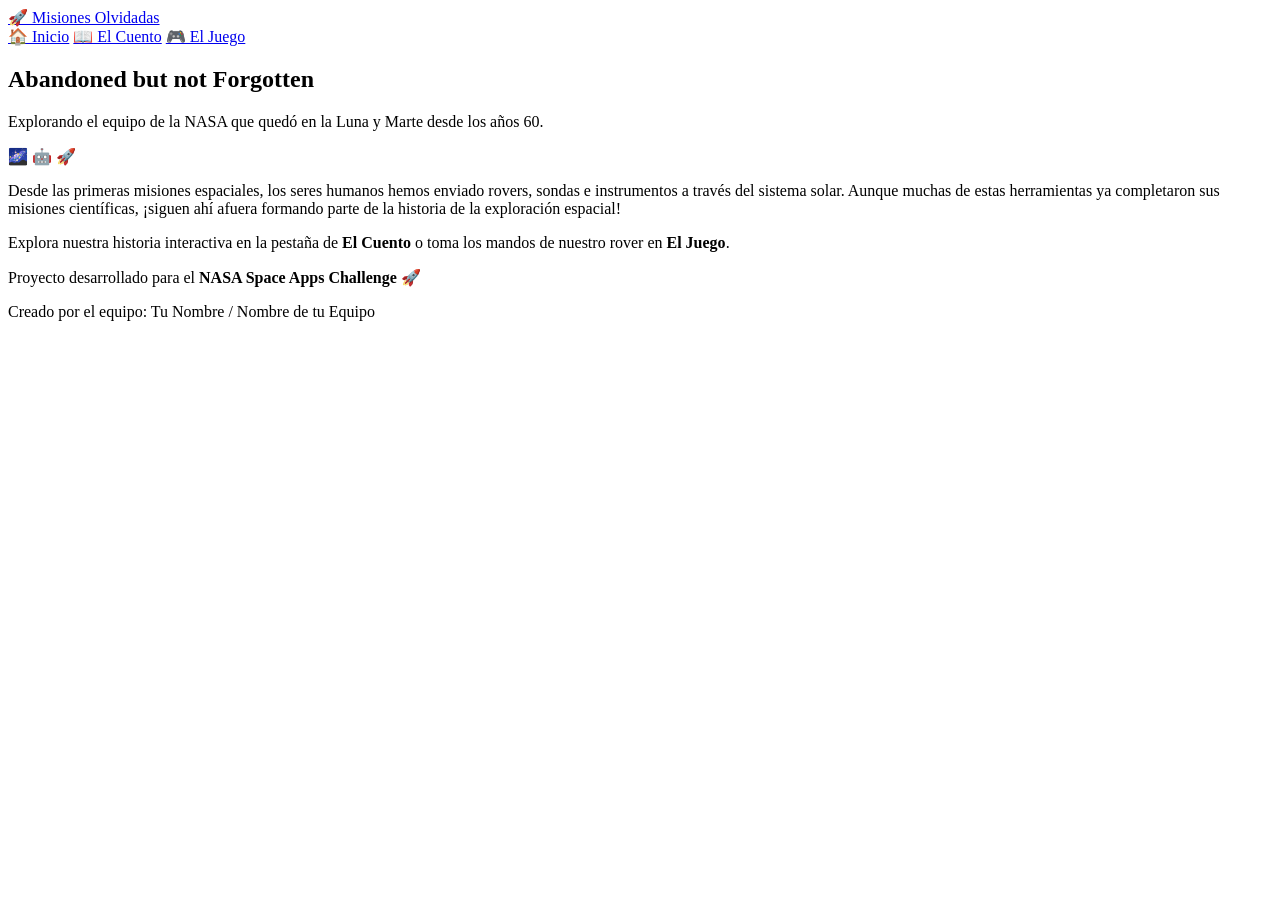
==== index.html @ 7dba737a "Add initial HTML structure for the project" ====
<!DOCTYPE html>
<html lang="es">
<head>
  <meta charset="UTF-8">
  <meta name="viewport" content="width=device-width, initial-scale=1.0">
  <title>Inicio - Misiones Olvidadas</title>
  <link rel="stylesheet" href="styles.css">
</head>
<body>

  <header class="main-header">
    <div class="header-container">
      <a href="index.html" class="logo">🚀 Misiones Olvidadas</a>
      <nav class="nav-menu">
        <a href="index.html" class="nav-btn active">🏠 Inicio</a>
        <a href="cuento.html" class="nav-btn">📖 El Cuento</a>
        <a href="juego.html" class="nav-btn">🎮 El Juego</a>
      </nav>
    </div>
  </header>

  <main class="content-container">
    <div class="card">
      <h2>Abandoned but not Forgotten</h2>
      <p class="subtitle">Explorando el equipo de la NASA que quedó en la Luna y Marte desde los años 60.</p>
      <div class="hero-image-placeholder">
        <span>🌌 🤖 🚀</span>
      </div>
      <p>
        Desde las primeras misiones espaciales, los seres humanos hemos enviado rovers, sondas e instrumentos
        a través del sistema solar. Aunque muchas de estas herramientas ya completaron sus misiones científicas,
        ¡siguen ahí afuera formando parte de la historia de la exploración espacial!
      </p>
      <p>
        Explora nuestra historia interactiva en la pestaña de <strong>El Cuento</strong> o toma los mandos
        de nuestro rover en <strong>El Juego</strong>.
      </p>
    </div>
  </main>

  <footer class="main-footer">
    <p>Proyecto desarrollado para el <strong>NASA Space Apps Challenge</strong> 🚀</p>
    <p>Creado por el equipo: <span>Tu Nombre / Nombre de tu Equipo</span></p>
  </footer>

</body>
</html>
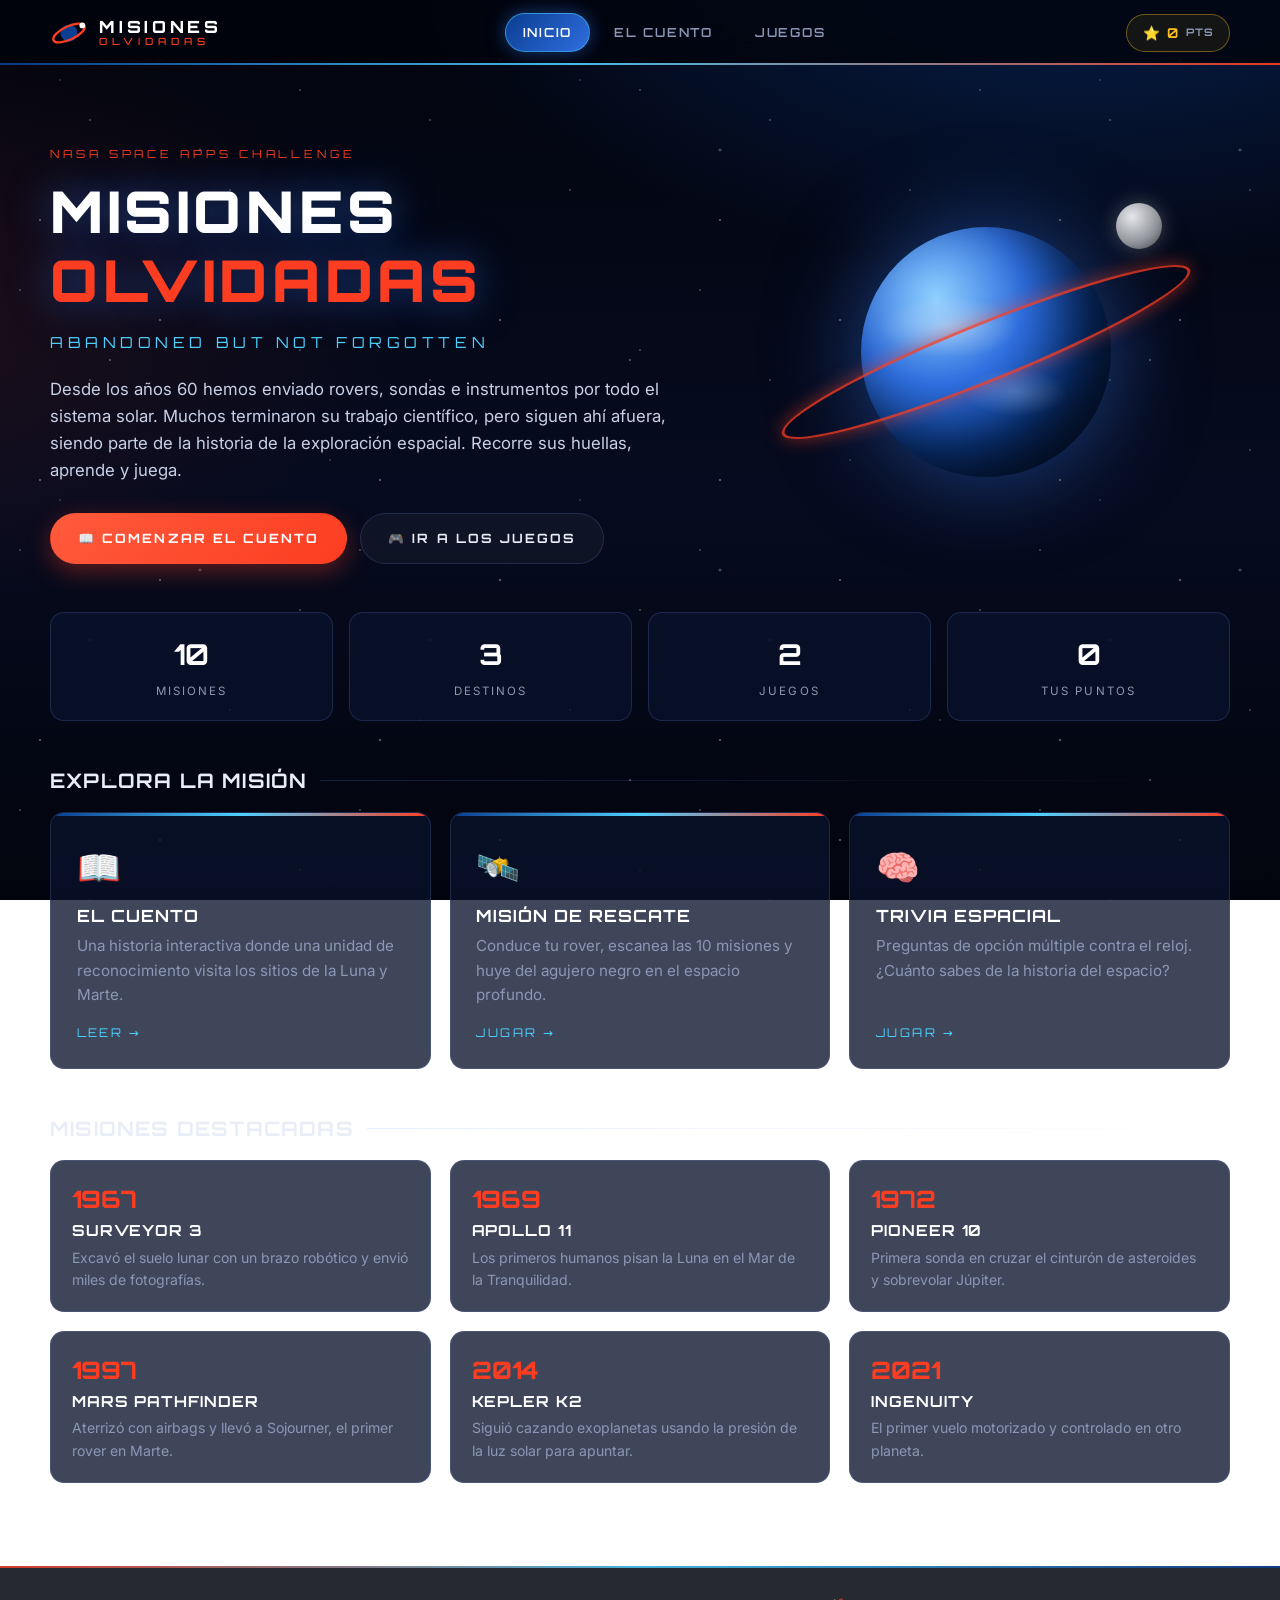
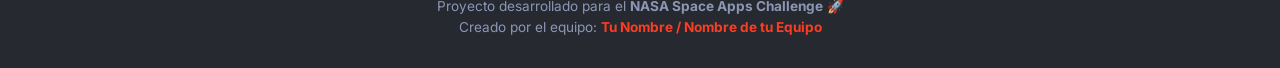
==== commit 1d0152c7: "Add files via upload" ====
--- a/index.html
+++ b/index.html
@@ -4,38 +4,90 @@
   <meta charset="UTF-8">
   <meta name="viewport" content="width=device-width, initial-scale=1.0">
   <title>Inicio - Misiones Olvidadas</title>
+  <link rel="preconnect" href="https://fonts.googleapis.com">
+  <link rel="preconnect" href="https://fonts.gstatic.com" crossorigin>
+  <link href="https://fonts.googleapis.com/css2?family=Inter:wght@400;600;700&family=Orbitron:wght@500;700;800;900&display=swap" rel="stylesheet">
   <link rel="stylesheet" href="styles.css">
 </head>
 <body>
 
   <header class="main-header">
     <div class="header-container">
-      <a href="index.html" class="logo">🚀 Misiones Olvidadas</a>
+      <a href="index.html" class="logo">
+        <svg class="logo-mark" viewBox="0 0 40 40" aria-hidden="true"><circle cx="20" cy="20" r="9" fill="#0b3d91"/><ellipse cx="20" cy="20" rx="18" ry="7" fill="none" stroke="#fc3d21" stroke-width="2.5" transform="rotate(-25 20 20)"/><circle cx="34" cy="12" r="3" fill="#fff"/></svg>
+        <span class="logo-text">MISIONES<small>OLVIDADAS</small></span>
+      </a>
       <nav class="nav-menu">
-        <a href="index.html" class="nav-btn active">🏠 Inicio</a>
-        <a href="cuento.html" class="nav-btn">📖 El Cuento</a>
-        <a href="juego.html" class="nav-btn">🎮 El Juego</a>
+        <a href="index.html" class="nav-btn active">Inicio</a>
+        <a href="cuento.html" class="nav-btn">El Cuento</a>
+        <a href="juegos.html" class="nav-btn">Juegos</a>
       </nav>
+      <div class="pts-chip" title="Puntos acumulados en todos los juegos">⭐ <span data-puntos-global>0</span> <em>PTS</em></div>
     </div>
   </header>
 
   <main class="content-container">
-    <div class="card">
-      <h2>Abandoned but not Forgotten</h2>
-      <p class="subtitle">Explorando el equipo de la NASA que quedó en la Luna y Marte desde los años 60.</p>
-      <div class="hero-image-placeholder">
-        <span>🌌 🤖 🚀</span>
+
+    <section class="hero">
+      <div>
+        <span class="eyebrow">NASA Space Apps Challenge</span>
+        <h1>Misiones <span>Olvidadas</span></h1>
+        <div class="tagline">Abandoned but not Forgotten</div>
+        <p class="lead">
+          Desde los años 60 hemos enviado rovers, sondas e instrumentos por todo el sistema solar.
+          Muchos terminaron su trabajo científico, pero siguen ahí afuera, siendo parte de la historia
+          de la exploración espacial. Recorre sus huellas, aprende y juega.
+        </p>
+        <div class="btn-row">
+          <a href="cuento.html" class="btn">📖 Comenzar el cuento</a>
+          <a href="juegos.html" class="btn btn-ghost">🎮 Ir a los juegos</a>
+        </div>
       </div>
-      <p>
-        Desde las primeras misiones espaciales, los seres humanos hemos enviado rovers, sondas e instrumentos
-        a través del sistema solar. Aunque muchas de estas herramientas ya completaron sus misiones científicas,
-        ¡siguen ahí afuera formando parte de la historia de la exploración espacial!
-      </p>
-      <p>
-        Explora nuestra historia interactiva en la pestaña de <strong>El Cuento</strong> o toma los mandos
-        de nuestro rover en <strong>El Juego</strong>.
-      </p>
+      <div class="hero-art" aria-hidden="true">
+        <div class="planet"></div>
+        <div class="orbit-moon"></div>
+      </div>
+    </section>
+
+    <div class="stats-strip">
+      <div class="stat"><strong>10</strong><span>Misiones</span></div>
+      <div class="stat"><strong>3</strong><span>Destinos</span></div>
+      <div class="stat"><strong>2</strong><span>Juegos</span></div>
+      <div class="stat"><strong data-puntos-global>0</strong><span>Tus puntos</span></div>
     </div>
+
+    <h2 class="section-title">Explora la misión</h2>
+    <div class="grid-3">
+      <a class="feature-card" href="cuento.html">
+        <div class="icon">📖</div>
+        <h3>El Cuento</h3>
+        <p>Una historia interactiva donde una unidad de reconocimiento visita los sitios de la Luna y Marte.</p>
+        <div class="go">Leer →</div>
+      </a>
+      <a class="feature-card" href="juego.html">
+        <div class="icon">🛰️</div>
+        <h3>Misión de Rescate</h3>
+        <p>Conduce tu rover, escanea las 10 misiones y huye del agujero negro en el espacio profundo.</p>
+        <div class="go">Jugar →</div>
+      </a>
+      <a class="feature-card" href="trivia.html">
+        <div class="icon">🧠</div>
+        <h3>Trivia Espacial</h3>
+        <p>Preguntas de opción múltiple contra el reloj. ¿Cuánto sabes de la historia del espacio?</p>
+        <div class="go">Jugar →</div>
+      </a>
+    </div>
+
+    <h2 class="section-title">Misiones destacadas</h2>
+    <div class="grid-3">
+      <div class="mission-card"><div class="year">1967</div><h4>Surveyor 3</h4><p>Excavó el suelo lunar con un brazo robótico y envió miles de fotografías.</p></div>
+      <div class="mission-card"><div class="year">1969</div><h4>Apollo 11</h4><p>Los primeros humanos pisan la Luna en el Mar de la Tranquilidad.</p></div>
+      <div class="mission-card"><div class="year">1972</div><h4>Pioneer 10</h4><p>Primera sonda en cruzar el cinturón de asteroides y sobrevolar Júpiter.</p></div>
+      <div class="mission-card"><div class="year">1997</div><h4>Mars Pathfinder</h4><p>Aterrizó con airbags y llevó a Sojourner, el primer rover en Marte.</p></div>
+      <div class="mission-card"><div class="year">2014</div><h4>Kepler K2</h4><p>Siguió cazando exoplanetas usando la presión de la luz solar para apuntar.</p></div>
+      <div class="mission-card"><div class="year">2021</div><h4>Ingenuity</h4><p>El primer vuelo motorizado y controlado en otro planeta.</p></div>
+    </div>
+
   </main>
 
   <footer class="main-footer">
@@ -43,5 +95,6 @@
     <p>Creado por el equipo: <span>Tu Nombre / Nombre de tu Equipo</span></p>
   </footer>
 
+  <script src="puntos.js"></script>
 </body>
 </html>
--- a/styles.css
+++ b/styles.css
@@ -0,0 +1,622 @@
+/* ==========================================================
+   MISIONES OLVIDADAS — Diseño espacial estilo NASA
+   ========================================================== */
+:root {
+  --space-0: #02040d;
+  --space-1: #060b1f;
+  --space-2: #0b1330;
+  --panel: rgba(10, 18, 44, 0.78);
+  --panel-solid: #0b1330;
+  --nasa-blue: #0b3d91;
+  --blue: #2f6fe0;
+  --cyan: #4dd0ff;
+  --red: #fc3d21;
+  --danger: #ff2a2a;
+  --green: #34d399;
+  --gold: #fbbf24;
+  --text: #e8edf7;
+  --muted: #8b97b5;
+  --line: rgba(120, 160, 255, 0.18);
+  --radius: 14px;
+  --font-title: 'Orbitron', 'Segoe UI', system-ui, sans-serif;
+  --font-body: 'Inter', 'Segoe UI', system-ui, -apple-system, sans-serif;
+}
+
+* { box-sizing: border-box; margin: 0; padding: 0; }
+html { scroll-behavior: smooth; }
+
+body {
+  font-family: var(--font-body);
+  color: var(--text);
+  min-height: 100vh;
+  display: flex;
+  flex-direction: column;
+  overflow-x: hidden;
+  line-height: 1.6;
+  background:
+    radial-gradient(1200px 600px at 85% -10%, rgba(11, 61, 145, 0.55), transparent 60%),
+    radial-gradient(900px 500px at -10% 35%, rgba(252, 61, 33, 0.10), transparent 60%),
+    linear-gradient(180deg, var(--space-0), var(--space-1) 55%, var(--space-0));
+  background-attachment: fixed;
+}
+
+/* Campo de estrellas (2 capas) */
+body::before, body::after {
+  content: '';
+  position: fixed;
+  inset: 0;
+  z-index: -1;
+  pointer-events: none;
+}
+body::before {
+  background-image:
+    radial-gradient(1px 1px at 20px 30px, #fff, transparent),
+    radial-gradient(1px 1px at 90px 120px, #fff, transparent),
+    radial-gradient(1.5px 1.5px at 160px 60px, #cfe3ff, transparent),
+    radial-gradient(1px 1px at 230px 190px, #fff, transparent),
+    radial-gradient(1px 1px at 300px 90px, #fff, transparent),
+    radial-gradient(1.5px 1.5px at 40px 220px, #ffd9d0, transparent);
+  background-size: 340px 260px;
+  opacity: 0.7;
+  animation: twinkle 6s ease-in-out infinite alternate;
+}
+body::after {
+  background-image:
+    radial-gradient(1px 1px at 60px 80px, #fff, transparent),
+    radial-gradient(2px 2px at 200px 150px, #9fd8ff, transparent),
+    radial-gradient(1px 1px at 330px 40px, #fff, transparent),
+    radial-gradient(1px 1px at 420px 300px, #fff, transparent),
+    radial-gradient(1.5px 1.5px at 110px 360px, #fff, transparent);
+  background-size: 520px 420px;
+  opacity: 0.5;
+  animation: drift 160s linear infinite;
+}
+@keyframes twinkle { from { opacity: 0.35; } to { opacity: 0.8; } }
+@keyframes drift { from { background-position: 0 0; } to { background-position: -520px 420px; } }
+
+h1, h2, h3, h4 {
+  font-family: var(--font-title);
+  letter-spacing: 0.06em;
+  text-transform: uppercase;
+  line-height: 1.2;
+}
+a { color: var(--cyan); }
+
+/* ---------- ENCABEZADO ---------- */
+.main-header {
+  position: sticky;
+  top: 0;
+  z-index: 100;
+  background: rgba(2, 4, 13, 0.82);
+  backdrop-filter: blur(14px);
+  -webkit-backdrop-filter: blur(14px);
+  padding: 0.8rem 2rem;
+}
+.main-header::after {
+  content: '';
+  position: absolute;
+  left: 0; right: 0; bottom: 0;
+  height: 2px;
+  background: linear-gradient(90deg, var(--nasa-blue), var(--cyan) 45%, var(--red));
+  opacity: 0.9;
+}
+.header-container {
+  max-width: 1180px;
+  margin: 0 auto;
+  display: flex;
+  align-items: center;
+  justify-content: space-between;
+  flex-wrap: wrap;
+  gap: 0.8rem 1.5rem;
+}
+.logo {
+  display: flex;
+  align-items: center;
+  gap: 0.7rem;
+  text-decoration: none;
+  color: #fff;
+}
+.logo-mark { width: 38px; height: 38px; flex: none; }
+.logo-text {
+  display: flex;
+  flex-direction: column;
+  font-family: var(--font-title);
+  font-weight: 800;
+  font-size: 1.05rem;
+  letter-spacing: 0.22em;
+  line-height: 1.1;
+}
+.logo-text small {
+  font-size: 0.62rem;
+  font-weight: 500;
+  letter-spacing: 0.5em;
+  color: var(--red);
+}
+.nav-menu { display: flex; gap: 0.4rem; flex-wrap: wrap; }
+.nav-btn {
+  font-family: var(--font-title);
+  font-size: 0.78rem;
+  font-weight: 600;
+  letter-spacing: 0.14em;
+  text-transform: uppercase;
+  text-decoration: none;
+  color: var(--muted);
+  padding: 0.55rem 1.05rem;
+  border-radius: 999px;
+  border: 1px solid transparent;
+  transition: all 0.25s ease;
+}
+.nav-btn:hover { color: #fff; border-color: var(--line); background: rgba(255, 255, 255, 0.05); }
+.nav-btn.active {
+  color: #fff;
+  background: linear-gradient(135deg, var(--nasa-blue), var(--blue));
+  border-color: rgba(77, 208, 255, 0.5);
+  box-shadow: 0 0 18px rgba(47, 111, 224, 0.5);
+}
+.pts-chip {
+  display: inline-flex;
+  align-items: center;
+  gap: 0.4rem;
+  font-family: var(--font-title);
+  font-size: 0.85rem;
+  font-weight: 700;
+  letter-spacing: 0.08em;
+  color: var(--gold);
+  padding: 0.45rem 0.95rem;
+  border-radius: 999px;
+  border: 1px solid rgba(251, 191, 36, 0.4);
+  background: rgba(251, 191, 36, 0.08);
+}
+.pts-chip em { font-style: normal; font-size: 0.65rem; color: var(--muted); }
+.pts-chip.bump { animation: bump 0.5s ease; }
+@keyframes bump {
+  0% { transform: scale(1); }
+  40% { transform: scale(1.18); box-shadow: 0 0 22px rgba(251, 191, 36, 0.6); }
+  100% { transform: scale(1); }
+}
+
+/* ---------- CONTENEDORES ---------- */
+.content-container {
+  width: 94%;
+  max-width: 1180px;
+  margin: 2.2rem auto;
+  flex: 1;
+}
+.card, .panel {
+  position: relative;
+  background: var(--panel);
+  border: 1px solid var(--line);
+  border-radius: var(--radius);
+  padding: 2rem;
+  box-shadow: 0 20px 50px rgba(0, 0, 0, 0.55), inset 0 1px 0 rgba(255, 255, 255, 0.05);
+  backdrop-filter: blur(6px);
+  animation: fadeIn 0.5s ease both;
+}
+.card h2, .panel h2 { color: #fff; font-size: 1.6rem; margin-bottom: 0.8rem; }
+.card p { color: #c7d0e6; margin-bottom: 0.9rem; }
+.eyebrow {
+  display: inline-block;
+  font-family: var(--font-title);
+  font-size: 0.7rem;
+  letter-spacing: 0.35em;
+  text-transform: uppercase;
+  color: var(--red);
+  margin-bottom: 0.8rem;
+}
+.section-title { font-size: 1.25rem; margin: 3rem 0 1.2rem; display: flex; align-items: center; gap: 0.8rem; }
+.section-title::after { content: ''; flex: 1; height: 1px; background: linear-gradient(90deg, var(--line), transparent); }
+.muted { color: var(--muted); }
+
+/* ---------- BOTONES ---------- */
+.btn {
+  display: inline-flex;
+  align-items: center;
+  justify-content: center;
+  gap: 0.5rem;
+  font-family: var(--font-title);
+  font-size: 0.8rem;
+  font-weight: 700;
+  letter-spacing: 0.16em;
+  text-transform: uppercase;
+  text-decoration: none;
+  color: #fff;
+  padding: 0.9rem 1.7rem;
+  border-radius: 999px;
+  border: 1px solid transparent;
+  background: linear-gradient(135deg, #ff5a3c, var(--red));
+  box-shadow: 0 8px 24px rgba(252, 61, 33, 0.35);
+  cursor: pointer;
+  transition: transform 0.2s ease, box-shadow 0.2s ease, filter 0.2s;
+}
+.btn:hover { transform: translateY(-2px); box-shadow: 0 12px 30px rgba(252, 61, 33, 0.5); filter: brightness(1.08); }
+.btn-ghost {
+  background: rgba(255, 255, 255, 0.04);
+  border-color: var(--line);
+  box-shadow: none;
+  color: var(--text);
+}
+.btn-ghost:hover { border-color: var(--cyan); color: var(--cyan); box-shadow: 0 0 20px rgba(77, 208, 255, 0.25); filter: none; }
+.btn-blue { background: linear-gradient(135deg, var(--nasa-blue), var(--blue)); box-shadow: 0 8px 24px rgba(47, 111, 224, 0.4); }
+.btn-blue:hover { box-shadow: 0 12px 30px rgba(47, 111, 224, 0.6); }
+.btn:disabled { opacity: 0.5; cursor: not-allowed; transform: none; }
+.btn-row { display: flex; gap: 0.8rem; flex-wrap: wrap; }
+
+/* ---------- INICIO (HERO) ---------- */
+.hero {
+  display: grid;
+  grid-template-columns: 1.15fr 0.85fr;
+  align-items: center;
+  gap: 2rem;
+  padding: 2.5rem 0 1rem;
+}
+.hero h1 { font-size: clamp(2rem, 5vw, 3.6rem); font-weight: 900; letter-spacing: 0.08em; color: #fff; text-shadow: 0 0 40px rgba(47, 111, 224, 0.6); }
+.hero h1 span { color: var(--red); }
+.hero .tagline { font-family: var(--font-title); font-size: 0.95rem; letter-spacing: 0.3em; text-transform: uppercase; color: var(--cyan); margin: 1rem 0 1.3rem; }
+.hero p.lead { color: #c7d0e6; max-width: 56ch; margin-bottom: 1.8rem; font-size: 1.05rem; }
+
+.hero-art { position: relative; display: grid; place-items: center; min-height: 340px; }
+.planet {
+  position: relative;
+  width: 250px; aspect-ratio: 1; border-radius: 50%;
+  background:
+    radial-gradient(circle at 30% 28%, #8fd0ff 0%, #2f6fe0 35%, #0b3d91 62%, #030a22 100%);
+  box-shadow: 0 0 90px rgba(47, 111, 224, 0.55), inset -34px -30px 60px rgba(0, 0, 0, 0.65);
+  animation: float 7s ease-in-out infinite;
+}
+.planet::before {
+  content: '';
+  position: absolute; inset: 0; border-radius: 50%;
+  background:
+    radial-gradient(ellipse 40% 18% at 35% 40%, rgba(255, 255, 255, 0.35), transparent 70%),
+    radial-gradient(ellipse 30% 14% at 62% 66%, rgba(255, 255, 255, 0.22), transparent 70%);
+}
+.planet::after {
+  content: '';
+  position: absolute; left: -38%; right: -38%; top: 38%; bottom: 38%;
+  border-radius: 50%;
+  border: 3px solid rgba(252, 61, 33, 0.75);
+  box-shadow: 0 0 18px rgba(252, 61, 33, 0.5);
+  transform: rotate(-22deg);
+}
+.orbit-moon {
+  position: absolute;
+  width: 46px; height: 46px; border-radius: 50%;
+  background: radial-gradient(circle at 35% 30%, #e5e7eb, #8f9298 60%, #3b3d42);
+  box-shadow: 0 0 20px rgba(255, 255, 255, 0.25);
+  top: 6%; right: 14%;
+  animation: float 5s ease-in-out infinite reverse;
+}
+@keyframes float { 0%, 100% { transform: translateY(0); } 50% { transform: translateY(-14px); } }
+
+.stats-strip { display: grid; grid-template-columns: repeat(4, 1fr); gap: 1rem; margin-top: 2rem; }
+.stat {
+  text-align: center;
+  padding: 1.1rem 0.5rem;
+  border-radius: var(--radius);
+  border: 1px solid var(--line);
+  background: var(--panel);
+}
+.stat strong { display: block; font-family: var(--font-title); font-size: 1.8rem; color: #fff; }
+.stat span { font-size: 0.72rem; letter-spacing: 0.18em; text-transform: uppercase; color: var(--muted); }
+
+.grid-2, .grid-3 { display: grid; gap: 1.2rem; }
+.grid-2 { grid-template-columns: repeat(2, 1fr); }
+.grid-3 { grid-template-columns: repeat(3, 1fr); }
+
+.feature-card {
+  position: relative;
+  display: flex; flex-direction: column;
+  padding: 1.6rem;
+  border-radius: var(--radius);
+  border: 1px solid var(--line);
+  background: var(--panel);
+  text-decoration: none; color: var(--text);
+  overflow: hidden;
+  transition: transform 0.25s ease, border-color 0.25s ease, box-shadow 0.25s ease;
+}
+.feature-card::before {
+  content: '';
+  position: absolute; left: 0; right: 0; top: 0; height: 3px;
+  background: linear-gradient(90deg, var(--nasa-blue), var(--cyan), var(--red));
+}
+a.feature-card:hover { transform: translateY(-5px); border-color: var(--cyan); box-shadow: 0 18px 40px rgba(0, 0, 0, 0.5), 0 0 28px rgba(77, 208, 255, 0.2); }
+.feature-card .icon { font-size: 2.2rem; margin-bottom: 0.7rem; }
+.feature-card h3 { font-size: 1.05rem; margin-bottom: 0.5rem; color: #fff; }
+.feature-card p { color: var(--muted); font-size: 0.95rem; flex: 1; }
+.feature-card .meta { margin-top: 1rem; font-size: 0.8rem; color: var(--gold); font-family: var(--font-title); letter-spacing: 0.1em; }
+.feature-card .go { margin-top: 1rem; font-family: var(--font-title); font-size: 0.75rem; letter-spacing: 0.2em; color: var(--cyan); text-transform: uppercase; }
+.feature-card.soon { opacity: 0.6; border-style: dashed; }
+.tag { display: inline-block; font-size: 0.68rem; letter-spacing: 0.12em; text-transform: uppercase; padding: 0.2rem 0.6rem; border-radius: 999px; border: 1px solid var(--line); color: var(--muted); margin: 0 0.3rem 0.3rem 0; }
+
+.mission-card { padding: 1.2rem 1.3rem; border-radius: var(--radius); border: 1px solid var(--line); background: var(--panel); }
+.mission-card .year { font-family: var(--font-title); font-size: 1.5rem; color: var(--red); font-weight: 800; }
+.mission-card h4 { font-size: 0.95rem; margin: 0.2rem 0 0.4rem; color: #fff; }
+.mission-card p { font-size: 0.88rem; color: var(--muted); margin: 0; }
+
+.page-head { margin-bottom: 1.5rem; }
+.page-head h1 { font-size: clamp(1.6rem, 3.4vw, 2.4rem); color: #fff; }
+.page-head p { color: var(--muted); max-width: 62ch; margin-top: 0.5rem; }
+
+.points-banner {
+  display: flex; align-items: center; justify-content: space-between; gap: 1rem; flex-wrap: wrap;
+  padding: 1.2rem 1.6rem; margin-bottom: 1.6rem;
+  border-radius: var(--radius);
+  border: 1px solid rgba(251, 191, 36, 0.35);
+  background: linear-gradient(90deg, rgba(251, 191, 36, 0.1), rgba(11, 61, 145, 0.25));
+}
+.points-banner .big { font-family: var(--font-title); font-size: 2.2rem; font-weight: 800; color: var(--gold); }
+.points-banner span.lbl { font-size: 0.75rem; letter-spacing: 0.25em; text-transform: uppercase; color: var(--muted); display: block; }
+
+/* ---------- CUENTO ---------- */
+.story-box {
+  background: rgba(2, 4, 13, 0.7);
+  border: 1px solid var(--line);
+  border-left: 3px solid var(--red);
+  border-radius: var(--radius);
+  padding: 2rem;
+  min-height: 260px;
+  margin-top: 1.2rem;
+}
+.story-box #story-text { font-size: 1.12rem; line-height: 1.85; color: #e1e7f5; margin: 0; }
+.story-box.swap #story-text, .story-box.swap .story-controls { animation: fadeIn 0.5s ease both; }
+.story-controls { display: flex; gap: 0.9rem; margin-top: 2rem; flex-wrap: wrap; }
+.choice-btn {
+  font-family: var(--font-body);
+  font-size: 0.95rem; font-weight: 600;
+  color: var(--cyan);
+  background: rgba(77, 208, 255, 0.06);
+  border: 1px solid rgba(77, 208, 255, 0.5);
+  padding: 0.8rem 1.4rem;
+  border-radius: 10px;
+  cursor: pointer;
+  transition: all 0.2s ease;
+}
+.choice-btn:hover { background: var(--cyan); color: var(--space-0); box-shadow: 0 0 20px rgba(77, 208, 255, 0.5); transform: translateY(-2px); }
+
+/* ---------- JUEGO DE RESCATE (Phaser) ---------- */
+#sg-root {
+  position: relative;
+  width: 100%;
+  max-width: 960px;
+  aspect-ratio: 16/9;
+  margin: 16px auto;
+  background: #000;
+  border-radius: 12px;
+  overflow: hidden;
+  outline: none;
+  touch-action: manipulation;
+  user-select: none;
+  -webkit-user-select: none;
+  border: 1px solid var(--line);
+  box-shadow: 0 0 40px rgba(47, 111, 224, 0.25);
+}
+#sg-root:focus-visible { box-shadow: 0 0 0 3px #00f0ff; }
+#sg-root #sg-canvas { position: absolute; inset: 0; }
+#sg-root canvas { display: block; }
+#sg-root #sg-menu, #sg-root #sg-pad, #sg-root #sg-scan { display: none; }
+
+#sg-root.in-game #sg-menu {
+  display: block;
+  position: absolute; top: 12px; right: 12px;
+  padding: 8px 16px;
+  font: bold 14px Arial, sans-serif;
+  color: #fff;
+  background: rgba(27, 42, 73, 0.85);
+  border: 2px solid #00f0ff;
+  border-radius: 8px;
+  cursor: pointer; z-index: 5;
+  backdrop-filter: blur(4px);
+  transition: all 0.2s;
+}
+#sg-root.in-game #sg-menu:hover { background: #00f0ff; color: #030712; box-shadow: 0 0 12px rgba(0, 240, 255, 0.5); }
+
+#sg-root.in-game #sg-pad {
+  --b: clamp(40px, 8vw, 58px);
+  display: grid;
+  position: absolute; left: 16px; bottom: 16px;
+  grid-template-columns: repeat(3, var(--b));
+  grid-template-rows: repeat(3, var(--b));
+  gap: 6px; z-index: 5;
+}
+#sg-root #sg-pad button,
+#sg-root.in-game #sg-scan {
+  padding: 0; color: #fff;
+  background: rgba(255, 255, 255, 0.22);
+  border: 3px solid rgba(255, 255, 255, 0.8);
+  border-radius: 50%;
+  touch-action: none; cursor: pointer;
+  -webkit-tap-highlight-color: transparent;
+  transition: background 0.1s;
+}
+#sg-root #sg-pad button { display: flex; align-items: center; justify-content: center; font: bold 22px 'Trebuchet MS', Verdana, sans-serif; }
+#sg-root #sg-pad [data-dir=up]    { grid-area: 1/2; }
+#sg-root #sg-pad [data-dir=left]  { grid-area: 2/1; }
+#sg-root #sg-pad [data-dir=right] { grid-area: 2/3; }
+#sg-root #sg-pad [data-dir=down]  { grid-area: 3/2; }
+#sg-root.in-game #sg-scan {
+  display: flex; align-items: center; justify-content: center;
+  position: absolute; right: 16px; bottom: 16px;
+  width: clamp(76px, 14vw, 104px); aspect-ratio: 1;
+  font: bold 13px 'Trebuchet MS', Verdana, sans-serif; z-index: 5;
+}
+#sg-root #sg-pad button.on, #sg-root.in-game #sg-scan.on { background: rgba(250, 204, 21, 0.5); }
+
+#sg-root #sg-pause {
+  display: none; position: absolute; inset: 0; z-index: 10;
+  align-items: center; justify-content: center;
+  background: rgba(2, 4, 10, 0.78); backdrop-filter: blur(3px);
+}
+#sg-root.paused #sg-pause { display: flex; }
+#sg-root .sg-pause-box {
+  display: flex; flex-direction: column; gap: 12px;
+  width: min(300px, 80%); padding: 24px;
+  background: rgba(13, 20, 36, 0.95);
+  border: 1px solid rgba(0, 240, 255, 0.4);
+  border-radius: 8px;
+  box-shadow: 0 0 30px rgba(0, 240, 255, 0.2);
+}
+#sg-root .sg-pause-box h3 { text-align: center; margin-bottom: 4px; color: #00f0ff; font: bold 22px 'Trebuchet MS', Verdana, sans-serif; letter-spacing: 3px; }
+#sg-root .sg-pause-box button {
+  padding: 12px; font: bold 15px Arial, sans-serif; color: #00f0ff;
+  background: rgba(0, 240, 255, 0.05); border: 2px solid #00f0ff; border-radius: 8px;
+  cursor: pointer; transition: all 0.2s;
+}
+#sg-root .sg-pause-box button:hover { background: #00f0ff; color: #030712; box-shadow: 0 0 12px rgba(0, 240, 255, 0.5); }
+#sg-root .sg-pause-box button.warn { color: #fc3d21; border-color: #fc3d21; background: rgba(252, 61, 33, 0.05); }
+#sg-root .sg-pause-box button.warn:hover { background: #fc3d21; color: #fff; box-shadow: 0 0 12px rgba(252, 61, 33, 0.5); }
+
+.game-hint { text-align: center; font-size: 0.85rem; color: var(--muted); margin-top: 0.6rem; }
+
+/* ---------- TRIVIA ---------- */
+.trivia-shell { max-width: 860px; margin: 0 auto; }
+.view[hidden] { display: none !important; }
+
+.setup-block { margin: 1.6rem 0; }
+.setup-block label.lbl { display: flex; justify-content: space-between; align-items: baseline; font-family: var(--font-title); font-size: 0.78rem; letter-spacing: 0.2em; text-transform: uppercase; color: var(--cyan); margin-bottom: 0.9rem; }
+.setup-block .val { font-size: 1.6rem; color: #fff; font-weight: 800; letter-spacing: 0.04em; }
+
+input[type=range] {
+  -webkit-appearance: none; appearance: none;
+  width: 100%; height: 8px; border-radius: 999px;
+  background: linear-gradient(90deg, var(--nasa-blue), var(--cyan));
+  outline: none;
+}
+input[type=range]::-webkit-slider-thumb {
+  -webkit-appearance: none; appearance: none;
+  width: 26px; height: 26px; border-radius: 50%;
+  background: #fff; border: 4px solid var(--red);
+  box-shadow: 0 0 14px rgba(252, 61, 33, 0.7); cursor: pointer;
+}
+input[type=range]::-moz-range-thumb {
+  width: 20px; height: 20px; border-radius: 50%;
+  background: #fff; border: 4px solid var(--red); cursor: pointer;
+}
+.presets { display: flex; gap: 0.6rem; flex-wrap: wrap; margin-top: 1rem; }
+.preset {
+  font-family: var(--font-body); font-weight: 600; font-size: 0.85rem;
+  color: var(--text); background: rgba(255, 255, 255, 0.04);
+  border: 1px solid var(--line); border-radius: 999px;
+  padding: 0.45rem 1rem; cursor: pointer; transition: all 0.2s;
+}
+.preset:hover, .preset.on { border-color: var(--cyan); color: var(--cyan); background: rgba(77, 208, 255, 0.1); }
+
+.info-list { list-style: none; display: grid; gap: 0.5rem; margin: 1.2rem 0 1.8rem; }
+.info-list li { color: #c7d0e6; font-size: 0.95rem; padding-left: 1.5rem; position: relative; }
+.info-list li::before { content: '▸'; position: absolute; left: 0; color: var(--red); }
+
+.q-top { display: flex; justify-content: space-between; align-items: center; gap: 1rem; flex-wrap: wrap; margin-bottom: 1rem; }
+.chips { display: flex; gap: 0.6rem; flex-wrap: wrap; }
+.chip {
+  font-family: var(--font-title); font-size: 0.78rem; font-weight: 700; letter-spacing: 0.08em;
+  padding: 0.45rem 0.9rem; border-radius: 999px; border: 1px solid var(--line); background: rgba(255, 255, 255, 0.04);
+}
+.chip.ok { color: var(--green); border-color: rgba(52, 211, 153, 0.45); }
+.chip.bad { color: #ff7a7a; border-color: rgba(255, 90, 90, 0.45); }
+.chip.pts { color: var(--gold); border-color: rgba(251, 191, 36, 0.45); }
+
+.q-card { transition: border-color 0.2s; }
+.q-card.enter { animation: slideIn 0.4s ease both; }
+.q-card.danger { border-color: var(--danger); animation: cardPulse var(--pulse, 0.8s) ease-in-out infinite; }
+@keyframes cardPulse {
+  0%, 100% { box-shadow: 0 0 20px rgba(255, 42, 42, 0.25), 0 20px 50px rgba(0, 0, 0, 0.55); }
+  50% { box-shadow: 0 0 0 6px rgba(255, 42, 42, 0.35), 0 0 55px rgba(255, 42, 42, 0.7), 0 20px 50px rgba(0, 0, 0, 0.55); }
+}
+#vignette {
+  position: fixed; inset: 0; z-index: 90; pointer-events: none; opacity: 0;
+  box-shadow: inset 0 0 160px 40px rgba(255, 0, 0, 0.6);
+}
+#vignette.on { animation: vig var(--pulse, 0.8s) ease-in-out infinite; }
+@keyframes vig { 0%, 100% { opacity: 0.1; } 50% { opacity: 1; } }
+
+.timer { display: flex; align-items: center; gap: 1rem; margin-bottom: 1.5rem; }
+.timer-bar { flex: 1; height: 12px; border-radius: 999px; background: rgba(255, 255, 255, 0.08); overflow: hidden; border: 1px solid var(--line); }
+.timer-bar span { display: block; height: 100%; width: 100%; border-radius: 999px; background: linear-gradient(90deg, var(--nasa-blue), var(--cyan)); transition: width 0.1s linear; }
+.timer-bar.danger span { background: linear-gradient(90deg, #b91c1c, var(--danger)); }
+.timer-num { min-width: 3.2ch; text-align: right; font-family: var(--font-title); font-size: 1.9rem; font-weight: 800; color: #fff; }
+.timer-num.danger { color: var(--danger); animation: numPulse var(--pulse, 0.8s) ease-in-out infinite; text-shadow: 0 0 18px rgba(255, 42, 42, 0.8); }
+@keyframes numPulse { 0%, 100% { transform: scale(1); } 50% { transform: scale(1.3); } }
+
+.q-label { font-family: var(--font-title); font-size: 0.72rem; letter-spacing: 0.3em; color: var(--red); text-transform: uppercase; margin-bottom: 0.7rem; }
+.q-text { font-family: var(--font-body); text-transform: none; letter-spacing: 0; font-size: clamp(1.2rem, 2.6vw, 1.6rem); font-weight: 700; color: #fff; margin-bottom: 1.6rem; line-height: 1.4; }
+
+.options { display: grid; grid-template-columns: 1fr 1fr; gap: 0.9rem; }
+.opt {
+  display: flex; align-items: center; gap: 0.9rem; text-align: left;
+  font-family: var(--font-body); font-size: 1rem; font-weight: 600; color: var(--text);
+  padding: 1rem 1.1rem; border-radius: 12px;
+  background: rgba(255, 255, 255, 0.04); border: 1px solid var(--line);
+  cursor: pointer; transition: all 0.2s ease;
+}
+.opt .k {
+  flex: none; width: 34px; height: 34px; display: grid; place-items: center; border-radius: 50%;
+  font-family: var(--font-title); font-size: 0.8rem; font-weight: 800;
+  background: rgba(47, 111, 224, 0.25); border: 1px solid rgba(77, 208, 255, 0.5); color: var(--cyan);
+}
+.opt:hover:not(:disabled) { transform: translateY(-2px); border-color: var(--cyan); background: rgba(77, 208, 255, 0.08); }
+.opt:disabled { cursor: default; }
+.opt.correct { background: rgba(52, 211, 153, 0.15); border-color: var(--green); }
+.opt.correct .k { background: var(--green); color: #022c1e; border-color: var(--green); }
+.opt.wrong { background: rgba(255, 70, 70, 0.14); border-color: var(--danger); }
+.opt.wrong .k { background: var(--danger); color: #fff; border-color: var(--danger); }
+.opt.dim { opacity: 0.45; }
+
+.feedback { margin-top: 1.5rem; padding: 1.1rem 1.3rem; border-radius: 12px; border: 1px solid var(--line); background: rgba(2, 4, 13, 0.6); animation: fadeIn 0.3s ease both; }
+.feedback.ok { border-color: rgba(52, 211, 153, 0.5); }
+.feedback.bad { border-color: rgba(255, 90, 90, 0.5); }
+.feedback h4 { font-size: 0.95rem; margin-bottom: 0.4rem; }
+.feedback.ok h4 { color: var(--green); }
+.feedback.bad h4 { color: #ff7a7a; }
+.feedback p { color: #c7d0e6; font-size: 0.95rem; margin: 0 0 1rem; }
+
+.summary-hero { text-align: center; margin-bottom: 1.5rem; }
+.summary-hero .rank { font-family: var(--font-title); font-size: clamp(1.3rem, 3vw, 1.9rem); color: #fff; }
+.summary-hero .score { font-family: var(--font-title); font-size: 3.4rem; font-weight: 900; color: var(--gold); text-shadow: 0 0 30px rgba(251, 191, 36, 0.4); }
+.summary-stats { display: grid; grid-template-columns: repeat(4, 1fr); gap: 0.9rem; margin-bottom: 1.8rem; }
+.summary-stats .stat strong.ok { color: var(--green); }
+.summary-stats .stat strong.bad { color: #ff7a7a; }
+.review { list-style: none; display: grid; gap: 0.7rem; margin-bottom: 1.8rem; }
+.review li { padding: 0.9rem 1.1rem; border-radius: 10px; border: 1px solid var(--line); background: rgba(255, 255, 255, 0.03); border-left-width: 4px; }
+.review li.ok { border-left-color: var(--green); }
+.review li.bad { border-left-color: var(--danger); }
+.review .rq { font-weight: 700; color: #fff; font-size: 0.95rem; margin-bottom: 0.25rem; }
+.review .ra { font-size: 0.85rem; color: var(--muted); }
+.review .ra b.ok { color: var(--green); }
+.review .ra b.bad { color: #ff7a7a; }
+
+/* ---------- PIE ---------- */
+.main-footer {
+  margin-top: 3rem; text-align: center; padding: 1.8rem 1rem;
+  font-size: 0.85rem; color: var(--muted);
+  background: rgba(2, 4, 13, 0.85); border-top: 1px solid var(--line);
+  position: relative;
+}
+.main-footer::before {
+  content: ''; position: absolute; left: 0; right: 0; top: -1px; height: 2px;
+  background: linear-gradient(90deg, var(--red), var(--cyan) 50%, var(--nasa-blue)); opacity: 0.8;
+}
+.main-footer span { color: var(--red); font-weight: 700; }
+
+/* ---------- ANIMACIONES ---------- */
+@keyframes fadeIn { from { opacity: 0; transform: translateY(10px); } to { opacity: 1; transform: translateY(0); } }
+@keyframes slideIn { from { opacity: 0; transform: translateX(24px); } to { opacity: 1; transform: translateX(0); } }
+
+/* ---------- RESPONSIVE ---------- */
+@media (max-width: 900px) {
+  .hero { grid-template-columns: 1fr; text-align: center; }
+  .hero p.lead { margin-left: auto; margin-right: auto; }
+  .hero .btn-row { justify-content: center; }
+  .hero-art { min-height: 280px; order: -1; }
+  .planet { width: 200px; }
+  .grid-3 { grid-template-columns: 1fr 1fr; }
+  .stats-strip, .summary-stats { grid-template-columns: repeat(2, 1fr); }
+}
+@media (max-width: 640px) {
+  .main-header { padding: 0.7rem 1rem; }
+  .header-container { justify-content: center; }
+  .grid-2, .grid-3, .options { grid-template-columns: 1fr; }
+  .card, .panel { padding: 1.3rem; }
+  .nav-btn { padding: 0.5rem 0.8rem; font-size: 0.7rem; }
+}
+@media (prefers-reduced-motion: reduce) {
+  body::before, body::after, .planet, .orbit-moon { animation: none; }
+}
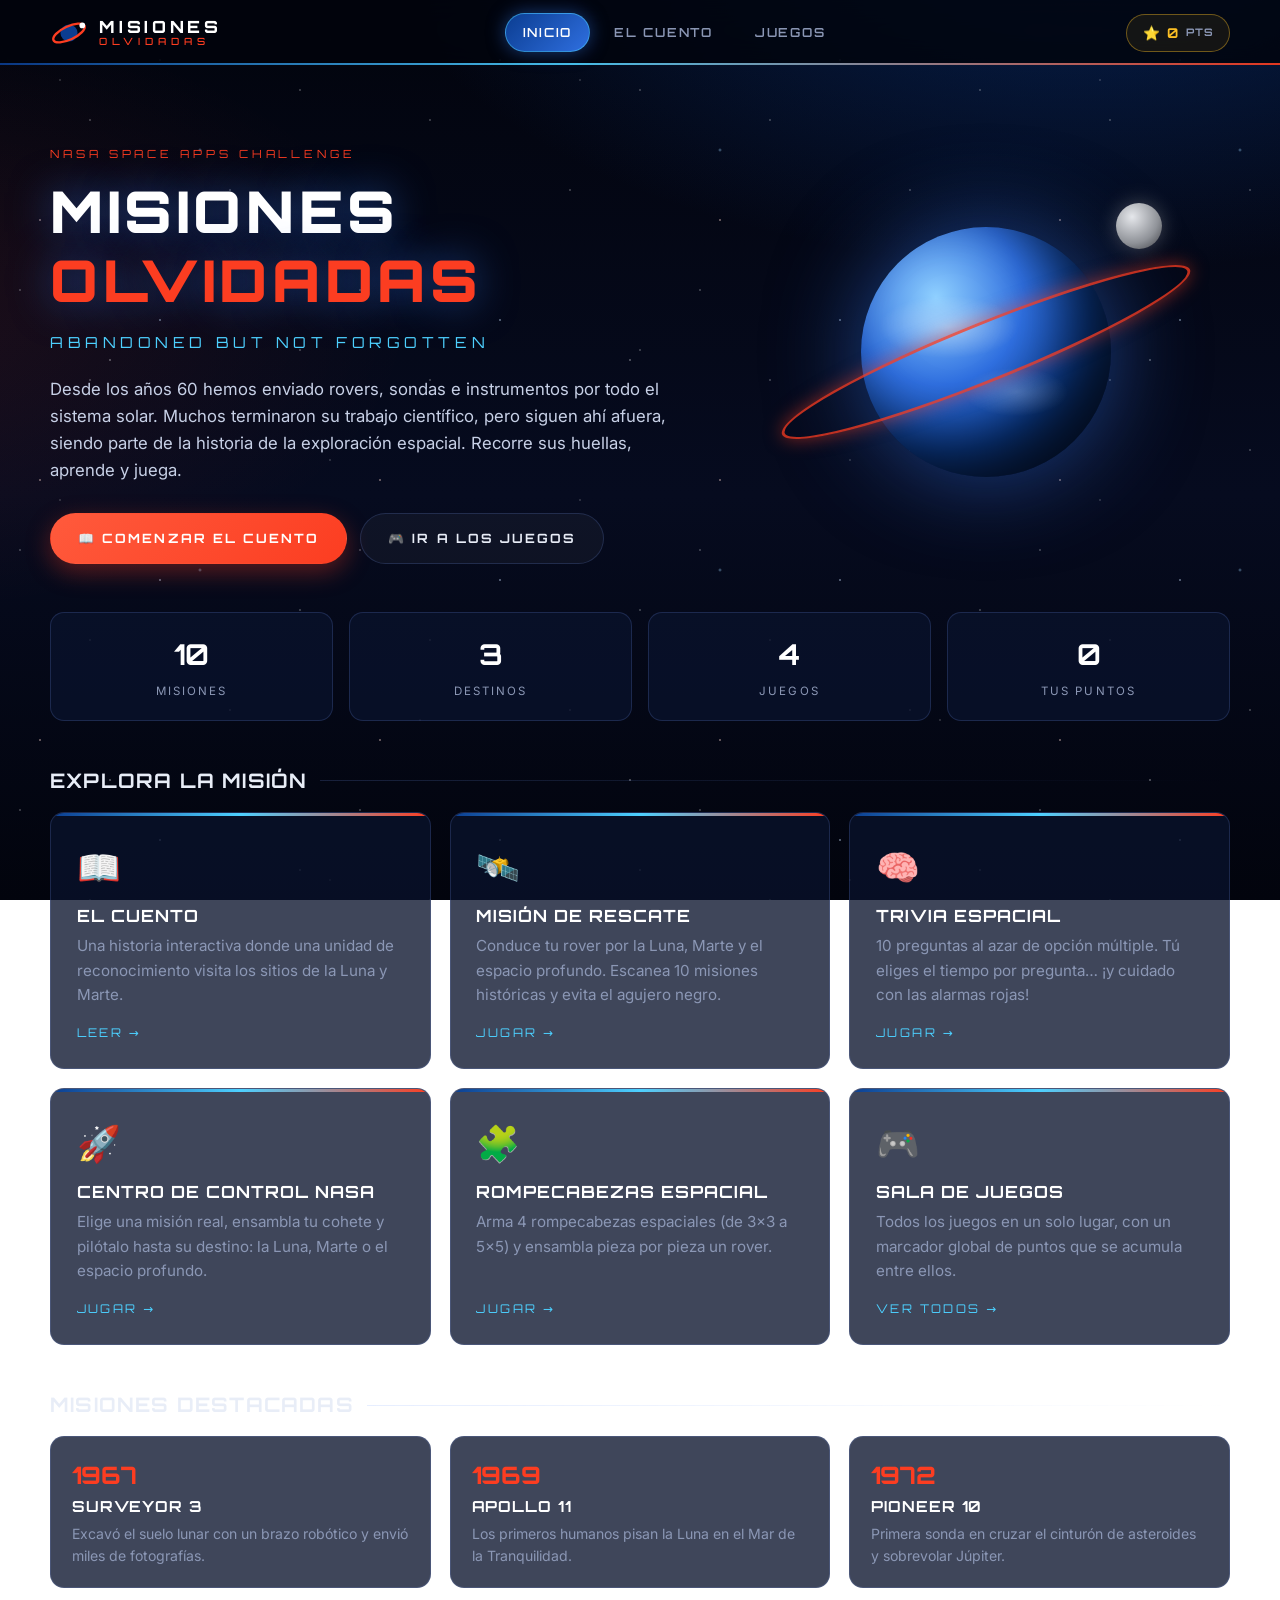
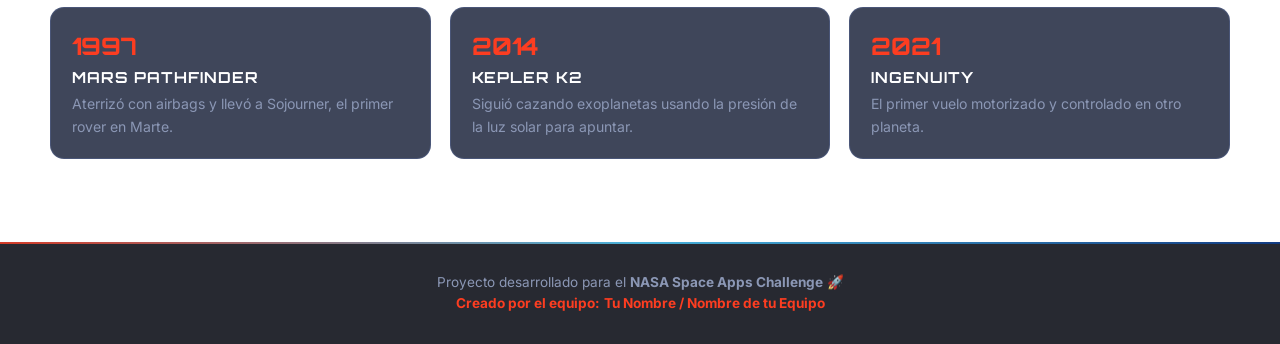
==== commit 42872b9f: "Add internationalization support to index.html" ====
--- a/index.html
+++ b/index.html
@@ -3,7 +3,7 @@
 <head>
   <meta charset="UTF-8">
   <meta name="viewport" content="width=device-width, initial-scale=1.0">
-  <title>Inicio - Misiones Olvidadas</title>
+  <title data-i18n="idx.title">Inicio - Misiones Olvidadas</title>
   <link rel="preconnect" href="https://fonts.googleapis.com">
   <link rel="preconnect" href="https://fonts.gstatic.com" crossorigin>
   <link href="https://fonts.googleapis.com/css2?family=Inter:wght@400;600;700&family=Orbitron:wght@500;700;800;900&display=swap" rel="stylesheet">
@@ -15,14 +15,16 @@
     <div class="header-container">
       <a href="index.html" class="logo">
         <svg class="logo-mark" viewBox="0 0 40 40" aria-hidden="true"><circle cx="20" cy="20" r="9" fill="#0b3d91"/><ellipse cx="20" cy="20" rx="18" ry="7" fill="none" stroke="#fc3d21" stroke-width="2.5" transform="rotate(-25 20 20)"/><circle cx="34" cy="12" r="3" fill="#fff"/></svg>
-        <span class="logo-text">MISIONES<small>OLVIDADAS</small></span>
+        <span class="logo-text"><span data-i18n="brand.a">MISIONES</span><small data-i18n="brand.b">OLVIDADAS</small></span>
       </a>
       <nav class="nav-menu">
-        <a href="index.html" class="nav-btn active">Inicio</a>
-        <a href="cuento.html" class="nav-btn">El Cuento</a>
-        <a href="juegos.html" class="nav-btn">Juegos</a>
+        <a href="index.html" class="nav-btn active" data-i18n="nav.home">Inicio</a>
+        <a href="cuento.html" class="nav-btn" data-i18n="nav.story">El Cuento</a>
+        <a href="juegos.html" class="nav-btn" data-i18n="nav.games">Juegos</a>
       </nav>
-      <div class="pts-chip" title="Puntos acumulados en todos los juegos">⭐ <span data-puntos-global>0</span> <em>PTS</em></div>
+      <div class="header-tools">
+        <div class="pts-chip" data-i18n-attr="title:pts.title" title="Puntos acumulados en todos los juegos">⭐ <span data-puntos-global>0</span> <em>PTS</em></div>
+      </div>
     </div>
   </header>
 
@@ -31,16 +33,16 @@
     <section class="hero">
       <div>
         <span class="eyebrow">NASA Space Apps Challenge</span>
-        <h1>Misiones <span>Olvidadas</span></h1>
+        <h1 data-i18n-html="idx.h1">Misiones <span>Olvidadas</span></h1>
         <div class="tagline">Abandoned but not Forgotten</div>
-        <p class="lead">
+        <p class="lead" data-i18n="idx.lead">
           Desde los años 60 hemos enviado rovers, sondas e instrumentos por todo el sistema solar.
           Muchos terminaron su trabajo científico, pero siguen ahí afuera, siendo parte de la historia
           de la exploración espacial. Recorre sus huellas, aprende y juega.
         </p>
         <div class="btn-row">
-          <a href="cuento.html" class="btn">📖 Comenzar el cuento</a>
-          <a href="juegos.html" class="btn btn-ghost">🎮 Ir a los juegos</a>
+          <a href="cuento.html" class="btn" data-i18n="idx.btnStory">📖 Comenzar el cuento</a>
+          <a href="juegos.html" class="btn btn-ghost" data-i18n="idx.btnGames">🎮 Ir a los juegos</a>
         </div>
       </div>
       <div class="hero-art" aria-hidden="true">
@@ -50,51 +52,70 @@
     </section>
 
     <div class="stats-strip">
-      <div class="stat"><strong>10</strong><span>Misiones</span></div>
-      <div class="stat"><strong>3</strong><span>Destinos</span></div>
-      <div class="stat"><strong>2</strong><span>Juegos</span></div>
-      <div class="stat"><strong data-puntos-global>0</strong><span>Tus puntos</span></div>
+      <div class="stat"><strong>10</strong><span data-i18n="idx.s1">Misiones</span></div>
+      <div class="stat"><strong>3</strong><span data-i18n="idx.s2">Destinos</span></div>
+      <div class="stat"><strong>4</strong><span data-i18n="idx.s3">Juegos</span></div>
+      <div class="stat"><strong data-puntos-global>0</strong><span data-i18n="idx.s4">Tus puntos</span></div>
     </div>
 
-    <h2 class="section-title">Explora la misión</h2>
+    <h2 class="section-title" data-i18n="idx.explore">Explora la misión</h2>
     <div class="grid-3">
       <a class="feature-card" href="cuento.html">
         <div class="icon">📖</div>
-        <h3>El Cuento</h3>
-        <p>Una historia interactiva donde una unidad de reconocimiento visita los sitios de la Luna y Marte.</p>
-        <div class="go">Leer →</div>
+        <h3 data-i18n="nav.story">El Cuento</h3>
+        <p data-i18n="idx.storyCard.d">Una historia interactiva donde una unidad de reconocimiento visita los sitios de la Luna y Marte.</p>
+        <div class="go" data-i18n="go.read">Leer →</div>
       </a>
       <a class="feature-card" href="juego.html">
         <div class="icon">🛰️</div>
-        <h3>Misión de Rescate</h3>
-        <p>Conduce tu rover, escanea las 10 misiones y huye del agujero negro en el espacio profundo.</p>
-        <div class="go">Jugar →</div>
+        <h3 data-i18n="g1.title">Misión de Rescate</h3>
+        <p data-i18n="g1.desc">Conduce tu rover por la Luna, Marte y el espacio profundo. Escanea 10 misiones históricas y evita el agujero negro.</p>
+        <div class="go" data-i18n="go.play">Jugar →</div>
       </a>
       <a class="feature-card" href="trivia.html">
         <div class="icon">🧠</div>
-        <h3>Trivia Espacial</h3>
-        <p>Preguntas de opción múltiple contra el reloj. ¿Cuánto sabes de la historia del espacio?</p>
-        <div class="go">Jugar →</div>
+        <h3 data-i18n="g2.title">Trivia Espacial</h3>
+        <p data-i18n="g2.desc">10 preguntas al azar de opción múltiple. Tú eliges el tiempo por pregunta… ¡y cuidado con las alarmas rojas!</p>
+        <div class="go" data-i18n="go.play">Jugar →</div>
+      </a>
+      <a class="feature-card" href="cohete.html">
+        <div class="icon">🚀</div>
+        <h3 data-i18n="g3.title">Centro de Control NASA</h3>
+        <p data-i18n="g3.desc">Elige una misión real, ensambla tu cohete y pilótalo hasta su destino: la Luna, Marte o el espacio profundo.</p>
+        <div class="go" data-i18n="go.play">Jugar →</div>
+      </a>
+      <a class="feature-card" href="rompecabezas.html">
+        <div class="icon">🧩</div>
+        <h3 data-i18n="g4.title">Rompecabezas Espacial</h3>
+        <p data-i18n="g4.desc">Arma 4 rompecabezas espaciales (de 3×3 a 5×5) y ensambla pieza por pieza un rover.</p>
+        <div class="go" data-i18n="go.play">Jugar →</div>
+      </a>
+      <a class="feature-card" href="juegos.html">
+        <div class="icon">🎮</div>
+        <h3 data-i18n="idx.gamesCard.t">Sala de Juegos</h3>
+        <p data-i18n="idx.gamesCard.d">Todos los juegos en un solo lugar, con un marcador global de puntos que se acumula entre ellos.</p>
+        <div class="go" data-i18n="go.all">Ver todos →</div>
       </a>
     </div>
 
-    <h2 class="section-title">Misiones destacadas</h2>
+    <h2 class="section-title" data-i18n="idx.featured">Misiones destacadas</h2>
     <div class="grid-3">
-      <div class="mission-card"><div class="year">1967</div><h4>Surveyor 3</h4><p>Excavó el suelo lunar con un brazo robótico y envió miles de fotografías.</p></div>
-      <div class="mission-card"><div class="year">1969</div><h4>Apollo 11</h4><p>Los primeros humanos pisan la Luna en el Mar de la Tranquilidad.</p></div>
-      <div class="mission-card"><div class="year">1972</div><h4>Pioneer 10</h4><p>Primera sonda en cruzar el cinturón de asteroides y sobrevolar Júpiter.</p></div>
-      <div class="mission-card"><div class="year">1997</div><h4>Mars Pathfinder</h4><p>Aterrizó con airbags y llevó a Sojourner, el primer rover en Marte.</p></div>
-      <div class="mission-card"><div class="year">2014</div><h4>Kepler K2</h4><p>Siguió cazando exoplanetas usando la presión de la luz solar para apuntar.</p></div>
-      <div class="mission-card"><div class="year">2021</div><h4>Ingenuity</h4><p>El primer vuelo motorizado y controlado en otro planeta.</p></div>
+      <div class="mission-card"><div class="year">1967</div><h4>Surveyor 3</h4><p data-i18n="idx.m1">Excavó el suelo lunar con un brazo robótico y envió miles de fotografías.</p></div>
+      <div class="mission-card"><div class="year">1969</div><h4>Apollo 11</h4><p data-i18n="idx.m2">Los primeros humanos pisan la Luna en el Mar de la Tranquilidad.</p></div>
+      <div class="mission-card"><div class="year">1972</div><h4>Pioneer 10</h4><p data-i18n="idx.m3">Primera sonda en cruzar el cinturón de asteroides y sobrevolar Júpiter.</p></div>
+      <div class="mission-card"><div class="year">1997</div><h4>Mars Pathfinder</h4><p data-i18n="idx.m4">Aterrizó con airbags y llevó a Sojourner, el primer rover en Marte.</p></div>
+      <div class="mission-card"><div class="year">2014</div><h4>Kepler K2</h4><p data-i18n="idx.m5">Siguió cazando exoplanetas usando la presión de la luz solar para apuntar.</p></div>
+      <div class="mission-card"><div class="year">2021</div><h4>Ingenuity</h4><p data-i18n="idx.m6">El primer vuelo motorizado y controlado en otro planeta.</p></div>
     </div>
 
   </main>
 
   <footer class="main-footer">
-    <p>Proyecto desarrollado para el <strong>NASA Space Apps Challenge</strong> 🚀</p>
-    <p>Creado por el equipo: <span>Tu Nombre / Nombre de tu Equipo</span></p>
+    <p data-i18n-html="footer.project">Proyecto desarrollado para el <strong>NASA Space Apps Challenge</strong> 🚀</p>
+    <p><span data-i18n="footer.team">Creado por el equipo:</span> <span class="team-name">Tu Nombre / Nombre de tu Equipo</span></p>
   </footer>
 
+  <script src="idioma.js"></script>
   <script src="puntos.js"></script>
 </body>
 </html>
